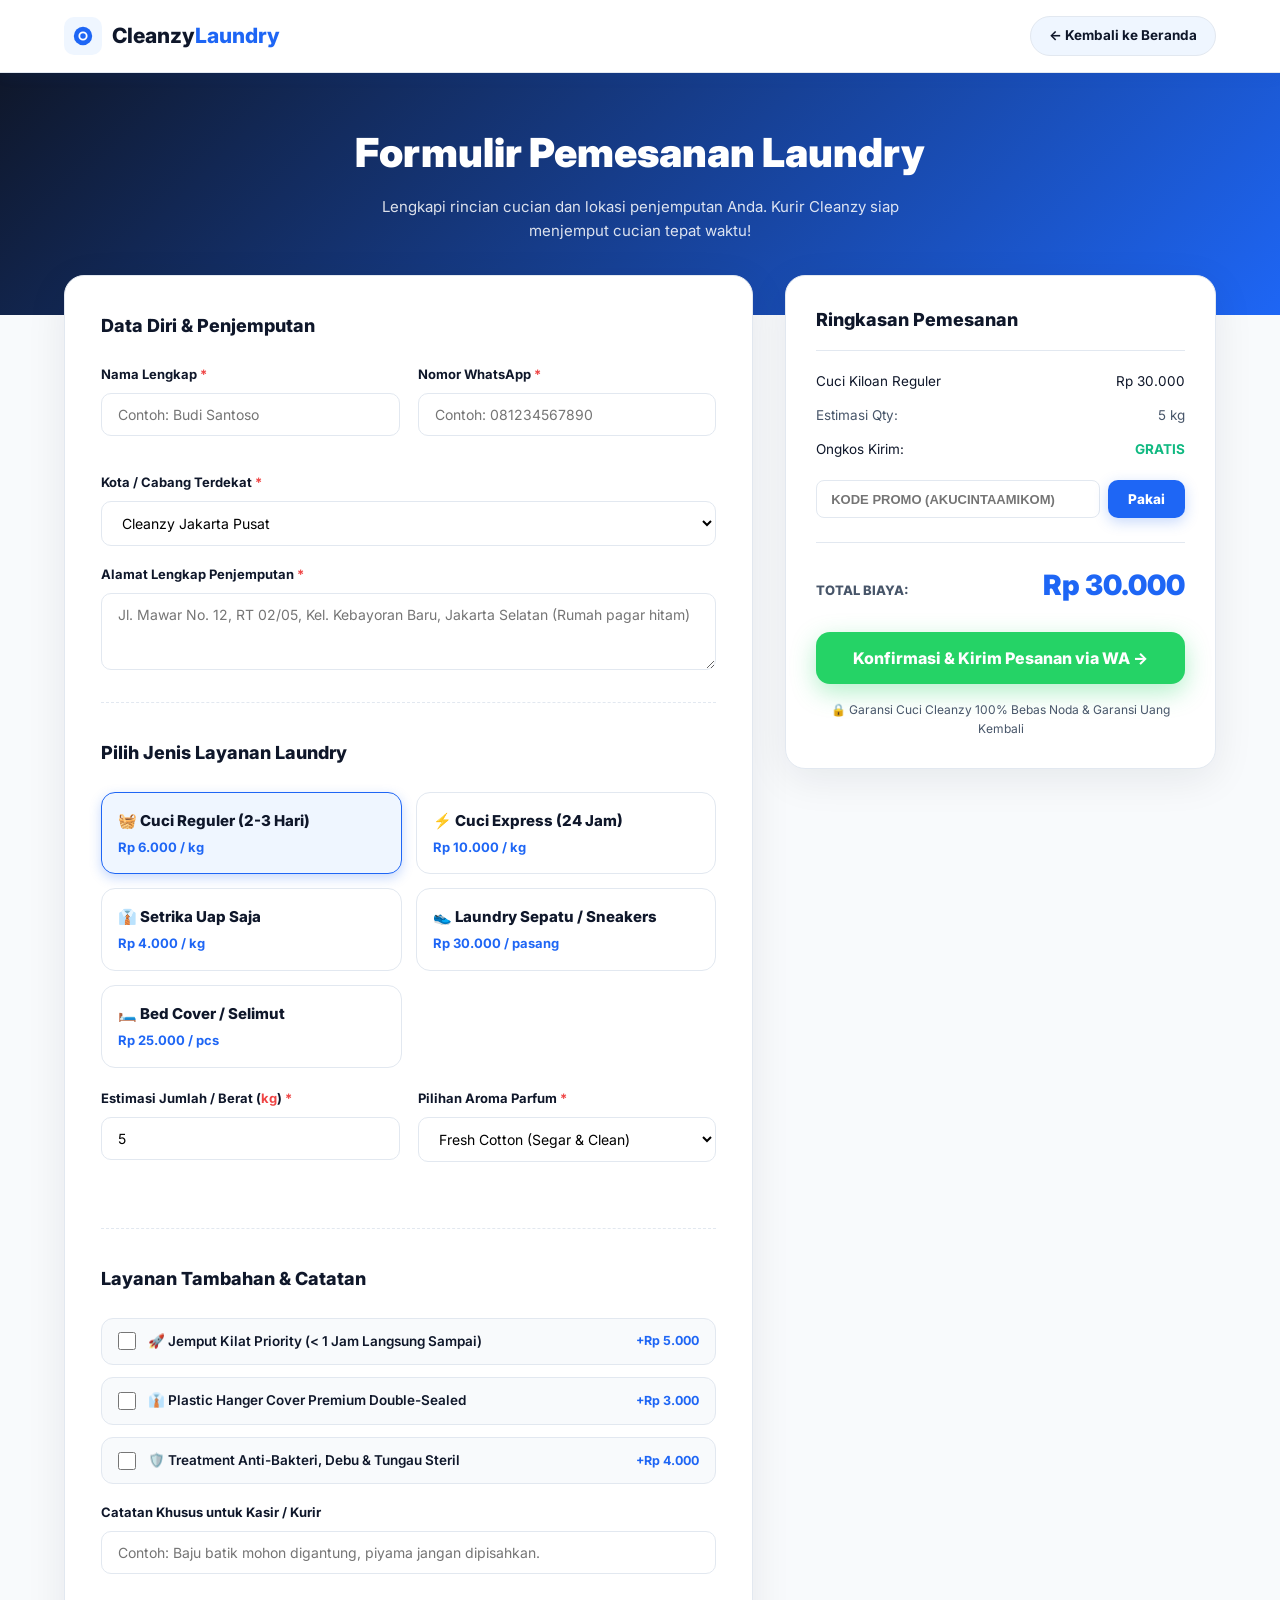
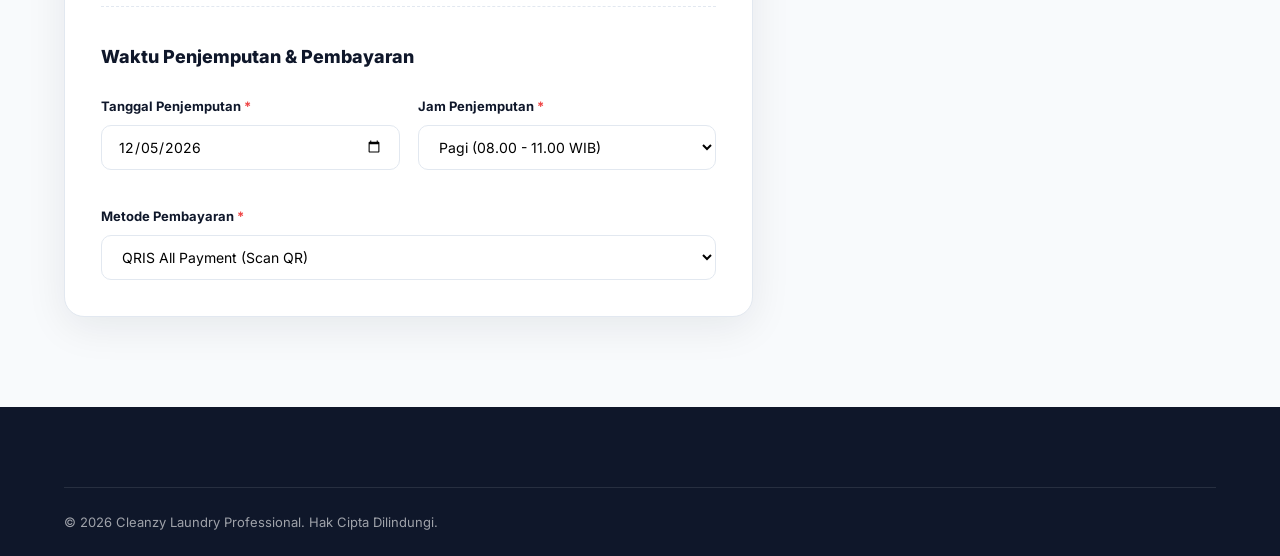
==== order.html @ 267817d1 "update readme" ====
<!DOCTYPE html>
<html lang="id">
<head>
    <meta charset="UTF-8">
    <meta name="viewport" content="width=device-width, initial-scale=1.0">
    <title>Form Pemesanan Laundry Detail - Cleanzy Laundry</title>
    <meta name="description" content="Formulir pemesanan laundry antar-jemput detail Cleanzy. Pilih layanan, jadwal penjemputan, dan preferensi cuci Anda.">
    <link rel="preconnect" href="https://fonts.googleapis.com">
    <link rel="preconnect" href="https://fonts.gstatic.com" crossorigin>
    <link href="https://fonts.googleapis.com/css2?family=Inter:wght@400;500;600;700;800;900&family=Roboto:wght@400;500;700;900&display=swap" rel="stylesheet">
    <link rel="stylesheet" href="style.css">
    <style>
        body {
            background-color: #F8FAFC;
        }
        .order-nav-bar {
            background: #ffffff;
            border-bottom: 1px solid var(--border-color);
            padding: 16px 0;
            position: sticky;
            top: 0;
            z-index: 100;
            box-shadow: var(--shadow-sm);
        }
        .order-nav-inner {
            display: flex;
            align-items: center;
            justify-content: space-between;
        }
        .back-link {
            display: inline-flex;
            align-items: center;
            gap: 8px;
            text-decoration: none;
            color: var(--primary-deep);
            background: var(--primary-light);
            padding: 8px 18px;
            border-radius: 50px;
            font-weight: 700;
            font-size: 13.5px;
            border: 1px solid var(--border-color);
            transition: var(--transition);
        }
        .back-link:hover {
            background: var(--primary);
            color: #ffffff;
            border-color: var(--primary);
            transform: translateX(-4px);
            box-shadow: 0 4px 14px var(--primary-glow);
        }

        .order-hero-banner {
            background: linear-gradient(135deg, #0F172A 0%, #1E66F5 100%);
            color: #ffffff;
            padding: 48px 0 72px;
            text-align: center;
        }
        .order-hero-banner h1 {
            font-family: var(--font-heading);
            font-size: clamp(28px, 4vw, 40px);
            font-weight: 900;
            margin-bottom: 10px;
        }
        .order-hero-banner p {
            font-size: 15px;
            opacity: 0.85;
            max-width: 580px;
            margin: 0 auto;
        }

        .order-content-layout {
            margin-top: -40px;
            padding-bottom: 90px;
        }
        .order-grid-container {
            display: grid;
            grid-template-columns: 1.6fr 1fr;
            gap: 32px;
            align-items: start;
        }

        .order-form-card {
            background: #ffffff;
            border-radius: 20px;
            padding: 36px;
            box-shadow: 0 10px 40px rgba(15, 23, 42, 0.08);
            border: 1.5px solid var(--border-color);
        }
        .form-step-section {
            margin-bottom: 36px;
            padding-bottom: 32px;
            border-bottom: 1px dashed var(--border-color);
        }
        .form-step-section:last-child {
            border-bottom: none;
            margin-bottom: 0;
            padding-bottom: 0;
        }

        .step-header {
            display: flex;
            align-items: center;
            gap: 14px;
            margin-bottom: 24px;
        }
        .step-number {
            width: 34px;
            height: 34px;
            border-radius: 50%;
            background: var(--primary);
            color: #ffffff;
            font-family: var(--font-heading);
            font-weight: 800;
            font-size: 15px;
            display: flex;
            align-items: center;
            justify-content: center;
            flex-shrink: 0;
        }
        .step-header h3 {
            font-family: var(--font-heading);
            font-size: 18px;
            font-weight: 800;
            color: var(--primary-deep);
        }

        .form-row-2 {
            display: grid;
            grid-template-columns: 1fr 1fr;
            gap: 18px;
            margin-bottom: 18px;
        }
        .form-group-field {
            display: flex;
            flex-direction: column;
            gap: 8px;
            margin-bottom: 18px;
        }
        .form-group-field:last-child {
            margin-bottom: 0;
        }
        .form-group-field label {
            font-size: 13px;
            font-weight: 700;
            color: var(--text-dark);
        }
        .form-group-field label span {
            color: #EF4444;
        }
        .form-input-ctrl {
            padding: 12px 16px;
            border-radius: 10px;
            border: 1.5px solid var(--border-color);
            font-family: var(--font-body);
            font-size: 14px;
            outline: none;
            transition: var(--transition);
            background: #ffffff;
        }
        .form-input-ctrl:focus {
            border-color: var(--primary);
            box-shadow: 0 0 0 4px var(--primary-light);
        }

        .order-service-grid {
            display: grid;
            grid-template-columns: repeat(2, 1fr);
            gap: 14px;
            margin-bottom: 20px;
        }
        .order-svc-option {
            border: 1.5px solid var(--border-color);
            border-radius: 14px;
            padding: 16px;
            cursor: pointer;
            transition: var(--transition);
            position: relative;
            background: #ffffff;
        }
        .order-svc-option:hover {
            border-color: var(--primary);
        }
        .order-svc-option.selected {
            border-color: var(--primary);
            background: var(--primary-light);
            box-shadow: 0 4px 12px var(--primary-glow);
        }
        .svc-opt-title {
            font-family: var(--font-heading);
            font-size: 15px;
            font-weight: 800;
            color: var(--primary-deep);
            margin-bottom: 4px;
        }
        .svc-opt-price {
            font-size: 13px;
            font-weight: 700;
            color: var(--primary);
        }

        .addons-list {
            display: flex;
            flex-direction: column;
            gap: 12px;
        }
        .addon-item-label {
            display: flex;
            align-items: center;
            justify-content: space-between;
            background: #F8FAFC;
            border: 1.5px solid var(--border-color);
            padding: 12px 16px;
            border-radius: 12px;
            cursor: pointer;
            transition: var(--transition);
        }
        .addon-item-label:hover {
            background: #EFF6FF;
            border-color: var(--primary);
        }
        .addon-left {
            display: flex;
            align-items: center;
            gap: 12px;
            font-size: 13.5px;
            font-weight: 600;
            color: var(--text-dark);
        }
        .addon-left input[type="checkbox"] {
            width: 18px;
            height: 18px;
            accent-color: var(--primary);
            cursor: pointer;
        }
        .addon-price {
            font-size: 12.5px;
            font-weight: 700;
            color: var(--primary);
        }

        .summary-sticky-card {
            background: #ffffff;
            border-radius: 20px;
            padding: 30px;
            box-shadow: 0 10px 40px rgba(15, 23, 42, 0.08);
            border: 1.5px solid var(--border-color);
            position: sticky;
            top: 100px;
        }
        .summary-title {
            font-family: var(--font-heading);
            font-size: 18px;
            font-weight: 800;
            color: var(--primary-deep);
            margin-bottom: 20px;
            padding-bottom: 16px;
            border-bottom: 1px solid var(--border-color);
        }

        .summary-items-list {
            display: flex;
            flex-direction: column;
            gap: 12px;
            margin-bottom: 20px;
        }
        .summary-item-row {
            display: flex;
            justify-content: space-between;
            align-items: center;
            font-size: 13.5px;
            color: var(--text-dark);
        }
        .summary-item-row.muted {
            color: var(--text-muted);
        }
        .summary-item-row.discount-row {
            color: #10B981;
            font-weight: 700;
        }

        .promo-input-group {
            display: flex;
            gap: 8px;
            margin-bottom: 24px;
        }
        .promo-input-group input {
            flex: 1;
            padding: 10px 14px;
            border-radius: 8px;
            border: 1.5px solid var(--border-color);
            font-size: 13px;
            font-weight: 700;
            text-transform: uppercase;
            outline: none;
        }
        .btn-apply-promo {
            background: var(--primary);
            color: #ffffff;
            border: none;
            padding: 11px 20px;
            border-radius: 10px;
            font-family: var(--font-heading);
            font-weight: 800;
            font-size: 13.5px;
            cursor: pointer;
            transition: var(--transition);
            box-shadow: 0 4px 14px var(--primary-glow);
        }
        .btn-apply-promo:hover {
            background: var(--primary-dark);
            transform: translateY(-2px);
            box-shadow: 0 6px 18px var(--primary-glow);
        }

        .summary-divider {
            height: 1px;
            background: var(--border-color);
            margin: 20px 0;
        }

        .total-pay-box {
            display: flex;
            justify-content: space-between;
            align-items: baseline;
            margin-bottom: 24px;
        }
        .total-pay-lbl {
            font-size: 13px;
            font-weight: 800;
            color: var(--text-muted);
            text-transform: uppercase;
        }
        .total-pay-amount {
            font-family: var(--font-heading);
            font-size: 28px;
            font-weight: 900;
            color: var(--primary);
        }

        .btn-submit-order-wa {
            display: flex;
            align-items: center;
            justify-content: center;
            gap: 10px;
            width: 100%;
            background: var(--accent-green);
            color: #ffffff;
            border: none;
            padding: 16px 24px;
            border-radius: 14px;
            font-family: var(--font-heading);
            font-size: 16px;
            font-weight: 800;
            text-align: center;
            cursor: pointer;
            text-decoration: none;
            box-shadow: 0 8px 24px rgba(37, 211, 102, 0.35);
            transition: var(--transition);
        }
        .btn-submit-order-wa:hover {
            background: #1FA954;
            transform: translateY(-3px);
            box-shadow: 0 12px 30px rgba(37, 211, 102, 0.45);
        }

        .guarantee-note {
            display: flex;
            align-items: center;
            gap: 8px;
            font-size: 12px;
            color: var(--text-muted);
            margin-top: 16px;
            text-align: center;
            justify-content: center;
        }

        @media (max-width: 992px) {
            .order-grid-container {
                grid-template-columns: 1fr;
            }
            .summary-sticky-card {
                position: static;
            }
        }
        @media (max-width: 576px) {
            .form-row-2, .order-service-grid {
                grid-template-columns: 1fr;
            }
            .order-form-card {
                padding: 24px;
            }
        }
    </style>
</head>
<body>

    <header class="order-nav-bar">
        <div class="container">
            <div class="order-nav-inner">
                <a href="index.html" class="logo">
                    <div class="logo-badge">
                        <svg width="22" height="22" viewBox="0 0 24 24" fill="none" xmlns="http://www.w3.org/2000/svg">
                            <circle cx="12" cy="12" r="10" fill="#1E66F5"/>
                            <path d="M8 12C8 9.79086 9.79086 8 12 8C14.2091 8 16 9.79086 16 12C16 14.2091 14.2091 16 12 16C9.79086 16 8 14.2091 8 12Z" stroke="white" stroke-width="2"/>
                        </svg>
                    </div>
                    <span class="logo-title">Cleanzy<span class="logo-highlight">Laundry</span></span>
                </a>
                <a href="index.html" class="back-link">
                    <span>← Kembali ke Beranda</span>
                </a>
            </div>
        </div>
    </header>

    <div class="order-hero-banner">
        <div class="container">
            <h1>Formulir Pemesanan Laundry</h1>
            <p>Lengkapi rincian cucian dan lokasi penjemputan Anda. Kurir Cleanzy siap menjemput cucian tepat waktu!</p>
        </div>
    </div>

    <main class="order-content-layout">
        <div class="container">
            <div class="order-grid-container">

                <div class="order-form-card">
                    <form id="orderDetailForm" onsubmit="event.preventDefault(); submitOrderToWA();">
                        
                        <div class="form-step-section">
                            <div class="step-header">
                                <div class="step-number">1</div>
                                <h3>Data Diri & Penjemputan</h3>
                            </div>

                            <div class="form-row-2">
                                <div class="form-group-field">
                                    <label for="custName">Nama Lengkap <span>*</span></label>
                                    <input type="text" id="custName" class="form-input-ctrl" placeholder="Contoh: Budi Santoso" required oninput="calculateOrderTotal()">
                                </div>
                                <div class="form-group-field">
                                    <label for="custPhone">Nomor WhatsApp <span>*</span></label>
                                    <input type="tel" id="custPhone" class="form-input-ctrl" placeholder="Contoh: 081234567890" required oninput="calculateOrderTotal()">
                                </div>
                            </div>

                            <div class="form-group-field">
                                <label for="custCity">Kota / Cabang Terdekat <span>*</span></label>
                                <select id="custCity" class="form-input-ctrl" required onchange="calculateOrderTotal()">
                                    <option value="Jakarta Pusat">Cleanzy Jakarta Pusat</option>
                                    <option value="Jakarta Selatan">Cleanzy Jakarta Selatan</option>
                                    <option value="Bandung">Cleanzy Bandung Branch</option>
                                    <option value="Surabaya">Cleanzy Surabaya Branch</option>
                                    <option value="Medan">Cleanzy Medan Branch</option>
                                </select>
                            </div>

                            <div class="form-group-field">
                                <label for="custAddress">Alamat Lengkap Penjemputan <span>*</span></label>
                                <textarea id="custAddress" class="form-input-ctrl" rows="3" placeholder="Jl. Mawar No. 12, RT 02/05, Kel. Kebayoran Baru, Jakarta Selatan (Rumah pagar hitam)" required oninput="calculateOrderTotal()"></textarea>
                            </div>
                        </div>

                        <div class="form-step-section">
                            <div class="step-header">
                                <div class="step-number">2</div>
                                <h3>Pilih Jenis Layanan Laundry</h3>
                            </div>

                            <div class="order-service-grid">
                                <div class="order-svc-option selected" id="svcOptReguler" onclick="selectOrderSvc('Cuci Kiloan Reguler', 6000, 'kg', this)">
                                    <div class="svc-opt-title">🧺 Cuci Reguler (2-3 Hari)</div>
                                    <div class="svc-opt-price">Rp 6.000 / kg</div>
                                </div>
                                <div class="order-svc-option" id="svcOptKilat" onclick="selectOrderSvc('Cuci Express 24H', 10000, 'kg', this)">
                                    <div class="svc-opt-title">⚡ Cuci Express (24 Jam)</div>
                                    <div class="svc-opt-price">Rp 10.000 / kg</div>
                                </div>
                                <div class="order-svc-option" id="svcOptSetrika" onclick="selectOrderSvc('Setrika Uap Saja', 4000, 'kg', this)">
                                    <div class="svc-opt-title">👔 Setrika Uap Saja</div>
                                    <div class="svc-opt-price">Rp 4.000 / kg</div>
                                </div>
                                <div class="order-svc-option" id="svcOptSepatu" onclick="selectOrderSvc('Laundry Sepatu', 30000, 'pasang', this)">
                                    <div class="svc-opt-title">👟 Laundry Sepatu / Sneakers</div>
                                    <div class="svc-opt-price">Rp 30.000 / pasang</div>
                                </div>
                                <div class="order-svc-option" id="svcOptBedcover" onclick="selectOrderSvc('Bed Cover & Selimut', 25000, 'pcs', this)">
                                    <div class="svc-opt-title">🛏️ Bed Cover / Selimut</div>
                                    <div class="svc-opt-price">Rp 25.000 / pcs</div>
                                </div>
                            </div>

                            <div class="form-row-2">
                                <div class="form-group-field">
                                    <label for="orderQty">Estimasi Jumlah / Berat (<span id="unitLabel">kg</span>) <span>*</span></label>
                                    <input type="number" id="orderQty" class="form-input-ctrl" value="5" min="1" max="100" required oninput="calculateOrderTotal()">
                                </div>
                                <div class="form-group-field">
                                    <label for="perfumeSelect">Pilihan Aroma Parfum <span>*</span></label>
                                    <select id="perfumeSelect" class="form-input-ctrl">
                                        <option value="Fresh Cotton (Segar Harian)">Fresh Cotton (Segar & Clean)</option>
                                        <option value="Lavender Relaxing">Lavender Relaxing (Lembut)</option>
                                        <option value="Exotic Blue (Mewah)">Exotic Blue (Mewah Elegant)</option>
                                        <option value="Snappy Sweet">Snappy Sweet (Manis Harum)</option>
                                        <option value="Non-Parfum (Sensitif/Bayi)">Non-Parfum (Bebas Alergi)</option>
                                    </select>
                                </div>
                            </div>
                        </div>

                        <div class="form-step-section">
                            <div class="step-header">
                                <div class="step-number">3</div>
                                <h3>Layanan Tambahan & Catatan</h3>
                            </div>

                            <div class="addons-list">
                                <label class="addon-item-label">
                                    <div class="addon-left">
                                        <input type="checkbox" id="addonPickup" value="5000" onchange="calculateOrderTotal()">
                                        <span>🚀 Jemput Kilat Priority (&lt; 1 Jam Langsung Sampai)</span>
                                    </div>
                                    <span class="addon-price">+Rp 5.000</span>
                                </label>
                                <label class="addon-item-label">
                                    <div class="addon-left">
                                        <input type="checkbox" id="addonHanger" value="3000" onchange="calculateOrderTotal()">
                                        <span>👔 Plastic Hanger Cover Premium Double-Sealed</span>
                                    </div>
                                    <span class="addon-price">+Rp 3.000</span>
                                </label>
                                <label class="addon-item-label">
                                    <div class="addon-left">
                                        <input type="checkbox" id="addonAntiBakteri" value="4000" onchange="calculateOrderTotal()">
                                        <span>🛡️ Treatment Anti-Bakteri, Debu & Tungau Steril</span>
                                    </div>
                                    <span class="addon-price">+Rp 4.000</span>
                                </label>
                            </div>

                            <div class="form-group-field" style="margin-top: 18px;">
                                <label for="orderNotes">Catatan Khusus untuk Kasir / Kurir</label>
                                <input type="text" id="orderNotes" class="form-input-ctrl" placeholder="Contoh: Baju batik mohon digantung, piyama jangan dipisahkan.">
                            </div>
                        </div>

                        <div class="form-step-section">
                            <div class="step-header">
                                <div class="step-number">4</div>
                                <h3>Waktu Penjemputan & Pembayaran</h3>
                            </div>

                            <div class="form-row-2">
                                <div class="form-group-field">
                                    <label for="pickupDate">Tanggal Penjemputan <span>*</span></label>
                                    <input type="date" id="pickupDate" class="form-input-ctrl" required>
                                </div>
                                <div class="form-group-field">
                                    <label for="pickupTime">Jam Penjemputan <span>*</span></label>
                                    <select id="pickupTime" class="form-input-ctrl" required>
                                        <option value="Pagi (08.00 - 11.00)">Pagi (08.00 - 11.00 WIB)</option>
                                        <option value="Siang (11.00 - 15.00)">Siang (11.00 - 15.00 WIB)</option>
                                        <option value="Sore/Malam (15.00 - 19.00)">Sore/Malam (15.00 - 19.00 WIB)</option>
                                    </select>
                                </div>
                            </div>

                            <div class="form-group-field">
                                <label for="paymentMethod">Metode Pembayaran <span>*</span></label>
                                <select id="paymentMethod" class="form-input-ctrl" required>
                                    <option value="QRIS All Payment (Gopay/ShopeePay/OVO/DANA)">QRIS All Payment (Scan QR)</option>
                                    <option value="Transfer Bank BCA / Mandiri / BRI">Transfer Bank (BCA / Mandiri / BRI)</option>
                                    <option value="COD - Bayar Saat Cucian Diantar Kembali">COD (Bayar Tunai saat Diantar)</option>
                                </select>
                            </div>
                        </div>

                    </form>
                </div>

                <div class="summary-sticky-card">
                    <h3 class="summary-title">Ringkasan Pemesanan</h3>

                    <div class="summary-items-list">
                        <div class="summary-item-row">
                            <span id="sumSvcName">Cuci Kiloan Reguler</span>
                            <span id="sumSvcPrice">Rp 30.000</span>
                        </div>
                        <div class="summary-item-row muted">
                            <span>Estimasi Qty:</span>
                            <span id="sumQtyText">5 kg</span>
                        </div>
                        <div class="summary-item-row muted" id="rowAddons" style="display: none;">
                            <span>Layanan Tambahan:</span>
                            <span id="sumAddonsPrice">Rp 0</span>
                        </div>
                        <div class="summary-item-row discount-row" id="rowDiscount" style="display: none;">
                            <span>Diskon Voucher (20%):</span>
                            <span id="sumDiscountVal">-Rp 0</span>
                        </div>
                        <div class="summary-item-row">
                            <span>Ongkos Kirim:</span>
                            <span style="color: #10B981; font-weight: 700;">GRATIS</span>
                        </div>
                    </div>

                    <div class="promo-input-group">
                        <input type="text" id="promoCodeInput" placeholder="Kode Promo (AKUCINTAAMIKOM)">
                        <button type="button" class="btn-apply-promo" onclick="applyPromoCode()">Pakai</button>
                    </div>

                    <div class="summary-divider"></div>

                    <div class="total-pay-box">
                        <span class="total-pay-lbl">Total Biaya:</span>
                        <span class="total-pay-amount" id="grandTotalDisplay">Rp 30.000</span>
                    </div>

                    <button type="button" class="btn-submit-order-wa" onclick="submitOrderToWA()">
                        Konfirmasi & Kirim Pesanan via WA →
                    </button>

                    <div class="guarantee-note">
                        <span>🔒 Garansi Cuci Cleanzy 100% Bebas Noda & Garansi Uang Kembali</span>
                    </div>
                </div>

            </div>
        </div>
    </main>

    <footer>
        <div class="container">
            <div class="footer-bottom-inner" style="padding: 24px 0; border-top: 1px solid rgba(255,255,255,0.1); color: rgba(255,255,255,0.6); font-size: 13px;">
                <p>&copy; 2026 Cleanzy Laundry Professional. Hak Cipta Dilindungi.</p>
            </div>
        </div>
    </footer>

    <script>
        let selectedSvcName = 'Cuci Kiloan Reguler';
        let selectedSvcPrice = 6000;
        let selectedUnit = 'kg';
        let discountPercent = 0;

        document.addEventListener('DOMContentLoaded', () => {
            const today = new Date().toISOString().split('T')[0];
            document.getElementById('pickupDate').value = today;
            calculateOrderTotal();
        });

        function selectOrderSvc(name, price, unit, element) {
            document.querySelectorAll('.order-svc-option').forEach(el => el.classList.remove('selected'));
            element.classList.add('selected');
            selectedSvcName = name;
            selectedSvcPrice = price;
            selectedUnit = unit;
            document.getElementById('unitLabel').innerText = unit;
            calculateOrderTotal();
        }

        function applyPromoCode() {
            const code = document.getElementById('promoCodeInput').value.trim().toUpperCase();
            if (code === 'AKUCINTAAMIKOM') {
                discountPercent = 0.20;
                alert('🎉 Selamat! Kode Promo AKUCINTAAMIKOM berhasil dipasang. Anda mendapatkan diskon 20%!');
            } else if (code === '') {
                discountPercent = 0;
            } else {
                alert('⚠️ Kode promo tidak valid atau telah kadaluarsa.');
                discountPercent = 0;
            }
            calculateOrderTotal();
        }

        function calculateOrderTotal() {
            const qty = parseFloat(document.getElementById('orderQty').value) || 1;
            const baseSubtotal = selectedSvcPrice * qty;

            let addonsTotal = 0;
            if (document.getElementById('addonPickup').checked) addonsTotal += 5000;
            if (document.getElementById('addonHanger').checked) addonsTotal += 3000;
            if (document.getElementById('addonAntiBakteri').checked) addonsTotal += 4000;

            const subtotalBeforeDiscount = baseSubtotal + addonsTotal;
            const discountAmount = subtotalBeforeDiscount * discountPercent;
            const grandTotal = subtotalBeforeDiscount - discountAmount;

            document.getElementById('sumSvcName').innerText = selectedSvcName;
            document.getElementById('sumSvcPrice').innerText = 'Rp ' + baseSubtotal.toLocaleString('id-ID');
            document.getElementById('sumQtyText').innerText = `${qty} ${selectedUnit}`;

            if (addonsTotal > 0) {
                document.getElementById('rowAddons').style.display = 'flex';
                document.getElementById('sumAddonsPrice').innerText = 'Rp ' + addonsTotal.toLocaleString('id-ID');
            } else {
                document.getElementById('rowAddons').style.display = 'none';
            }

            if (discountPercent > 0) {
                document.getElementById('rowDiscount').style.display = 'flex';
                document.getElementById('sumDiscountVal').innerText = '-Rp ' + discountAmount.toLocaleString('id-ID');
            } else {
                document.getElementById('rowDiscount').style.display = 'none';
            }

            document.getElementById('grandTotalDisplay').innerText = 'Rp ' + grandTotal.toLocaleString('id-ID');
        }

        function submitOrderToWA() {
            const name = document.getElementById('custName').value.trim();
            const phone = document.getElementById('custPhone').value.trim();
            const city = document.getElementById('custCity').value;
            const address = document.getElementById('custAddress').value.trim();
            const qty = document.getElementById('orderQty').value || 1;
            const perfume = document.getElementById('perfumeSelect').value;
            const notes = document.getElementById('orderNotes').value.trim() || 'Tidak ada';
            const pickupDate = document.getElementById('pickupDate').value;
            const pickupTime = document.getElementById('pickupTime').value;
            const payment = document.getElementById('paymentMethod').value;
            const grandTotal = document.getElementById('grandTotalDisplay').innerText;

            if (!name || !phone || !address) {
                alert('Harap lengkapi Nama, Nomor WhatsApp, dan Alamat Penjemputan Anda.');
                return;
            }

            let addonsListText = [];
            if (document.getElementById('addonPickup').checked) addonsListText.push('Jemput Priority (<1 Jam)');
            if (document.getElementById('addonHanger').checked) addonsListText.push('Hanger Plastic Cover');
            if (document.getElementById('addonAntiBakteri').checked) addonsListText.push('Treatment Anti-Bakteri');
            const addonsString = addonsListText.length > 0 ? addonsListText.join(', ') : 'Tidak ada';

            const messageText = 
`🧺 *PESANAN LAUNDRY CLEANZY BARU* 🧺

👤 *DATA PELANGGAN:*
• Nama: ${name}
• No. WA: ${phone}
• Cabang/Kota: ${city}
• Alamat Jemput: ${address}

📦 *RINCIAN LAYANAN:*
• Layanan: ${selectedSvcName}
• Jumlah: ${qty} ${selectedUnit}
• Aromaterapi: ${perfume}
• Addons: ${addonsString}
• Catatan Khusus: ${notes}

📅 *JADWAL PENJEMPUTAN:*
• Tanggal: ${pickupDate}
• Waktu: ${pickupTime}

💳 *PEMBAYARAN & TOTAL:*
• Metode Bayar: ${payment}
• *ESTIMASI TOTAL: ${grandTotal}*

Mohon segera diproses dan konfirmasi penjemputannya ya admin Cleanzy! Terimakasih.`;

            const encodedMsg = encodeURIComponent(messageText);
            window.open(`https://wa.me/6281225212941?text=${encodedMsg}`, '_blank');
        }
    </script>
</body>
</html>
---- style.css ----
/* ========================================================
   Cleanzy Express - Modern Blue Theme
   ======================================================== */

:root {
    --primary: #1E66F5;
    --primary-dark: #114BCE;
    --primary-deep: #0F172A;
    --primary-light: #EFF6FF;
    --primary-glow: rgba(30, 102, 245, 0.25);
    
    --accent-green: #25D366;
    --accent-orange: #FF7D45;
    --accent-yellow: #FFB800;
    
    --bg-main: #F8FAFC;
    --bg-white: #FFFFFF;
    --bg-card: #FFFFFF;
    
    --text-dark: #0F172A;
    --text-muted: #475569;
    --text-light: #94A3B8;
    
    --border-color: #E2E8F0;
    --shadow-sm: 0 4px 14px rgba(30, 102, 245, 0.06);
    --shadow-md: 0 10px 30px rgba(30, 102, 245, 0.12);
    --shadow-lg: 0 20px 50px rgba(15, 23, 42, 0.14);
    
    --radius-sm: 8px;
    --radius-md: 16px;
    --radius-lg: 24px;
    --radius-pill: 50px;
    
    --font-heading: 'Inter', 'Helvetica Neue', Helvetica, 'Roboto', sans-serif;
    --font-body: 'Inter', 'Roboto', 'Helvetica Neue', Helvetica, sans-serif;
    --transition: 0.3s cubic-bezier(0.4, 0, 0.2, 1);
}

/* Reset & Global */
*, *::before, *::after {
    margin: 0;
    padding: 0;
    box-sizing: border-box;
}

html {
    scroll-behavior: smooth;
}

body {
    font-family: var(--font-body);
    background-color: var(--bg-main);
    color: var(--text-dark);
    line-height: 1.6;
    overflow-x: hidden;
}

.container {
    width: 90%;
    max-width: 1200px;
    margin: 0 auto;
}

/* Typography Helpers */
.text-center { text-align: center; }
.text-teal { color: var(--primary) !important; }
.text-white { color: #ffffff !important; }
.text-orange { color: var(--accent-orange) !important; }
.font-bold { font-weight: 700; }

.section-header {
    margin-bottom: 50px;
}

.section-tag {
    display: inline-block;
    background: var(--primary-light);
    color: var(--primary-dark);
    font-size: 13px;
    font-weight: 700;
    text-transform: uppercase;
    letter-spacing: 1.5px;
    padding: 6px 16px;
    border-radius: var(--radius-pill);
    margin-bottom: 12px;
    border: 1px solid rgba(0, 180, 182, 0.2);
}

.section-heading {
    font-family: var(--font-heading);
    font-size: clamp(28px, 4vw, 42px);
    font-weight: 800;
    color: var(--primary-deep);
    line-height: 1.25;
    letter-spacing: -0.5px;
}

.section-sub {
    font-size: 16px;
    color: var(--text-muted);
    max-width: 620px;
    margin: 12px auto 0;
}

/* Animations */
.reveal {
    opacity: 0;
    transform: translateY(30px);
    transition: opacity 0.7s var(--transition), transform 0.7s var(--transition);
}
.reveal.visible {
    opacity: 1;
    transform: translateY(0);
}
.delay-1 { transition-delay: 0.12s; }
.delay-2 { transition-delay: 0.24s; }
.delay-3 { transition-delay: 0.36s; }
.delay-4 { transition-delay: 0.48s; }

/* ================= Top Bar ================= */
.top-bar {
    background: var(--primary-deep);
    color: #ffffff;
    font-size: 13px;
    padding: 9px 0;
    text-align: center;
}
.top-bar-inner {
    display: flex;
    justify-content: center;
    align-items: center;
    gap: 16px;
    flex-wrap: wrap;
}
.top-link {
    color: var(--primary);
    text-decoration: none;
    font-weight: 700;
    transition: var(--transition);
}
.top-link:hover {
    color: #ffffff;
}

/* ================= Header ================= */
header {
    position: sticky;
    top: 0;
    z-index: 100;
    background: rgba(255, 255, 255, 0.92);
    backdrop-filter: blur(16px);
    border-bottom: 1px solid var(--border-color);
    transition: var(--transition);
}
header.scrolled {
    box-shadow: var(--shadow-md);
    background: rgba(255, 255, 255, 0.98);
}
.header-inner {
    display: flex;
    align-items: center;
    justify-content: space-between;
    padding: 14px 0;
}

.logo {
    display: flex;
    align-items: center;
    gap: 10px;
    text-decoration: none;
}
.logo-badge {
    width: 38px;
    height: 38px;
    background: var(--primary-light);
    border-radius: 10px;
    display: flex;
    align-items: center;
    justify-content: center;
}
.logo-title {
    font-family: var(--font-heading);
    font-size: 21px;
    font-weight: 800;
    color: var(--primary-deep);
    line-height: 1;
}
.logo-highlight {
    color: var(--primary);
}

.desktop-nav ul {
    display: flex;
    list-style: none;
    gap: 4px;
}
.desktop-nav a {
    text-decoration: none;
    color: var(--text-muted);
    font-weight: 600;
    font-size: 14px;
    padding: 8px 16px;
    border-radius: var(--radius-pill);
    transition: var(--transition);
}
.desktop-nav a:hover {
    color: var(--primary);
    background: var(--primary-light);
}

.header-actions {
    display: flex;
    align-items: center;
    gap: 12px;
}
.btn-secondary-sm {
    text-decoration: none;
    color: var(--primary-dark);
    background: var(--primary-light);
    padding: 8px 18px;
    border-radius: var(--radius-pill);
    font-weight: 700;
    font-size: 14px;
    border: 1px solid var(--border-color);
    transition: var(--transition);
}
.btn-secondary-sm:hover {
    background: var(--primary);
    color: #ffffff;
}
.btn-primary-sm {
    display: inline-flex;
    align-items: center;
    gap: 6px;
    text-decoration: none;
    color: #ffffff;
    background: var(--primary);
    padding: 9px 20px;
    border-radius: var(--radius-pill);
    font-weight: 700;
    font-size: 14px;
    box-shadow: 0 4px 14px var(--primary-glow);
    transition: var(--transition);
}
.btn-primary-sm:hover {
    background: var(--primary-dark);
    transform: translateY(-2px);
    box-shadow: 0 8px 20px var(--primary-glow);
}

.btn-primary, .btn-primary-pill {
    display: inline-flex;
    align-items: center;
    justify-content: center;
    gap: 10px;
    background: #1E66F5;
    color: #ffffff !important;
    text-decoration: none !important;
    font-family: var(--font-heading);
    font-weight: 800;
    font-size: 15px;
    padding: 14px 32px;
    border-radius: 50px;
    box-shadow: 0 6px 20px rgba(30, 102, 245, 0.3);
    transition: var(--transition);
    border: none;
    cursor: pointer;
    line-height: 1;
}
.btn-primary:hover, .btn-primary-pill:hover {
    background: #114BCE;
    color: #ffffff !important;
    transform: translateY(-2px);
    box-shadow: 0 10px 28px rgba(30, 102, 245, 0.45);
    text-decoration: none !important;
}

/* Mobile Nav Toggle */
.hamburger {
    display: none;
    flex-direction: column;
    gap: 5px;
    background: none;
    border: none;
    cursor: pointer;
}
.hamburger span {
    width: 24px;
    height: 2px;
    background: var(--primary-deep);
    border-radius: 2px;
    transition: var(--transition);
}
.mobile-nav {
    display: none;
    background: #ffffff;
    border-bottom: 1px solid var(--border-color);
    padding: 0;
    max-height: 0;
    overflow: hidden;
    transition: max-height 0.4s ease, padding 0.3s;
}
.mobile-nav.open {
    max-height: 400px;
    padding: 16px 0;
}
.mobile-nav ul {
    list-style: none;
    display: flex;
    flex-direction: column;
}
.mobile-nav a {
    display: block;
    padding: 12px 24px;
    text-decoration: none;
    color: var(--text-dark);
    font-weight: 600;
}
.btn-mob-wa {
    background: #1E66F5 !important;
    color: #ffffff !important;
    text-align: center;
    border-radius: var(--radius-pill);
    margin: 14px 24px 8px;
    padding: 12px 20px !important;
    font-weight: 800 !important;
    box-shadow: 0 4px 14px rgba(30, 102, 245, 0.35);
}

/* ================= Hero Section ================= */
.hero {
    position: relative;
    padding: 60px 0 80px;
    background: linear-gradient(180deg, #EFF6FF 0%, #F8FAFC 100%);
    overflow: hidden;
}
.hero-bg-pattern {
    position: absolute;
    top: 0;
    left: 0;
    right: 0;
    bottom: 0;
    background-image: radial-gradient(var(--primary-glow) 1px, transparent 1px);
    background-size: 28px 28px;
    opacity: 0.5;
    pointer-events: none;
}
.hero-grid {
    position: relative;
    z-index: 2;
    display: grid;
    grid-template-columns: 1.15fr 0.85fr;
    gap: 40px;
    align-items: center;
}

.hero-badge {
    display: inline-flex;
    align-items: center;
    gap: 8px;
    background: #ffffff;
    padding: 6px 16px;
    border-radius: var(--radius-pill);
    font-size: 13px;
    font-weight: 700;
    color: var(--primary-dark);
    box-shadow: var(--shadow-sm);
    border: 1px solid var(--border-color);
    margin-bottom: 20px;
}

.hero-title {
    font-family: var(--font-heading);
    font-size: clamp(38px, 5vw, 64px);
    font-weight: 900;
    color: var(--primary-deep);
    line-height: 1.1;
    margin-bottom: 18px;
}

.hero-desc {
    font-size: 17px;
    color: var(--text-muted);
    max-width: 540px;
    margin-bottom: 28px;
    line-height: 1.65;
}

/* Resi Card Widget in Hero */
.resi-card {
    background: #ffffff;
    border-radius: var(--radius-md);
    padding: 20px;
    box-shadow: var(--shadow-md);
    border: 1px solid var(--border-color);
    margin-bottom: 30px;
    max-width: 560px;
}
.resi-card-header {
    display: flex;
    align-items: center;
    gap: 8px;
    font-size: 14px;
    font-weight: 700;
    color: var(--primary-dark);
    margin-bottom: 12px;
}
.resi-form {
    display: flex;
    gap: 10px;
}
.resi-form input {
    flex: 1;
    padding: 12px 18px;
    border-radius: var(--radius-pill);
    border: 1.5px solid var(--border-color);
    font-family: var(--font-body);
    font-size: 14px;
    outline: none;
    transition: var(--transition);
}
.resi-form input:focus {
    border-color: var(--primary);
    box-shadow: 0 0 0 3px var(--primary-glow);
}
.btn-resi {
    background: var(--primary-deep);
    color: #ffffff;
    border: none;
    padding: 12px 24px;
    border-radius: var(--radius-pill);
    font-weight: 700;
    font-size: 14px;
    cursor: pointer;
    transition: var(--transition);
    white-space: nowrap;
}
.btn-resi:hover {
    background: var(--primary);
}
.resi-result {
    margin-top: 14px;
    padding: 12px 16px;
    background: var(--primary-light);
    border-radius: var(--radius-sm);
    font-size: 13px;
    border-left: 4px solid var(--primary);
}
.status-badge {
    display: inline-block;
    background: var(--primary);
    color: #ffffff;
    font-size: 11px;
    font-weight: 800;
    padding: 2px 8px;
    border-radius: 4px;
    margin-bottom: 6px;
}

/* Action Buttons */
.hero-actions {
    display: flex;
    align-items: center;
    gap: 16px;
    flex-wrap: wrap;
    margin-bottom: 36px;
}
.btn-whatsapp {
    display: inline-flex;
    align-items: center;
    gap: 10px;
    background: var(--accent-green);
    color: #ffffff;
    text-decoration: none;
    padding: 14px 28px;
    border-radius: var(--radius-pill);
    font-weight: 800;
    font-size: 16px;
    box-shadow: 0 8px 24px rgba(37, 211, 102, 0.35);
    transition: var(--transition);
}
.btn-whatsapp:hover {
    transform: translateY(-3px);
    box-shadow: 0 12px 30px rgba(37, 211, 102, 0.45);
    background: #20bd5a;
}
.btn-outline {
    display: inline-flex;
    align-items: center;
    color: var(--primary-deep);
    text-decoration: none;
    padding: 14px 24px;
    border-radius: var(--radius-pill);
    font-weight: 700;
    font-size: 15px;
    border: 2px solid var(--border-color);
    background: #ffffff;
    transition: var(--transition);
}
.btn-outline:hover {
    border-color: var(--primary);
    color: var(--primary);
    transform: translateY(-2px);
}

/* Hero Stats Bar */
.hero-stats {
    display: flex;
    align-items: center;
    gap: 20px;
    background: #ffffff;
    padding: 16px 24px;
    border-radius: var(--radius-md);
    box-shadow: var(--shadow-sm);
    width: fit-content;
    border: 1px solid var(--border-color);
}
.stat-item {
    text-align: center;
}
.stat-num {
    display: block;
    font-family: var(--font-heading);
    font-size: 22px;
    font-weight: 900;
    color: var(--primary);
    line-height: 1;
}
.stat-lbl {
    font-size: 12px;
    font-weight: 600;
    color: var(--text-muted);
}
.stat-divider {
    width: 1px;
    height: 30px;
    background: var(--border-color);
}

/* Hero Graphic Illustration */
.hero-graphic {
    position: relative;
    display: flex;
    justify-content: center;
}
.illustration-wrap {
    position: relative;
    width: 100%;
    max-width: 440px;
}
.circle-bg {
    position: absolute;
    top: 50%;
    left: 50%;
    transform: translate(-50%, -50%);
    width: 380px;
    height: 380px;
    background: radial-gradient(circle, var(--primary-glow) 0%, transparent 70%);
    border-radius: 50%;
    z-index: 0;
}
.hero-img {
    position: relative;
    z-index: 1;
    width: 100%;
    height: 440px;
    object-fit: cover;
    border-radius: 30px;
    box-shadow: var(--shadow-lg);
    border: 6px solid #ffffff;
}

/* Floating Badges */
.float-badge {
    position: absolute;
    z-index: 2;
    background: #ffffff;
    padding: 12px 18px;
    border-radius: var(--radius-md);
    box-shadow: var(--shadow-md);
    display: flex;
    align-items: center;
    gap: 12px;
    border: 1px solid var(--border-color);
    animation: floatAnim 4s ease-in-out infinite;
}
.badge-top {
    top: 30px;
    left: -20px;
}
.badge-bottom {
    bottom: 30px;
    right: -20px;
    animation-delay: 2s;
}
@keyframes floatAnim {
    0%, 100% { transform: translateY(0); }
    50% { transform: translateY(-10px); }
}
.badge-icon-bg {
    width: 40px;
    height: 40px;
    background: var(--primary-light);
    border-radius: 50%;
    display: flex;
    align-items: center;
    justify-content: center;
    font-size: 20px;
}
.float-badge strong {
    display: block;
    font-size: 13px;
    color: var(--primary-deep);
}
.float-badge p {
    font-size: 11px;
    color: var(--text-muted);
}

/* ================= Steps / Cara Kerja ================= */
.how-works {
    padding: 80px 0;
    background: #ffffff;
}
.steps-grid {
    display: flex;
    align-items: center;
    justify-content: center;
    gap: 20px;
}
.step-card {
    flex: 1;
    max-width: 320px;
    background: var(--bg-main);
    border-radius: var(--radius-md);
    padding: 32px 24px;
    text-align: center;
    border: 1.5px solid var(--border-color);
    transition: var(--transition);
}
.step-card:hover {
    transform: translateY(-6px);
    box-shadow: var(--shadow-md);
    border-color: var(--primary);
}
.step-icon-box {
    position: relative;
    width: 70px;
    height: 70px;
    background: #ffffff;
    border-radius: 50%;
    margin: 0 auto 20px;
    display: flex;
    align-items: center;
    justify-content: center;
    box-shadow: var(--shadow-sm);
}
.step-number {
    position: absolute;
    top: -6px;
    right: -6px;
    background: var(--primary);
    color: #ffffff;
    font-size: 11px;
    font-weight: 900;
    width: 24px;
    height: 24px;
    border-radius: 50%;
    display: flex;
    align-items: center;
    justify-content: center;
}
.step-card h3 {
    font-family: var(--font-heading);
    font-size: 18px;
    font-weight: 700;
    color: var(--primary-deep);
    margin-bottom: 10px;
}
.step-card p {
    font-size: 14px;
    color: var(--text-muted);
}
.step-arrow-line {
    font-size: 28px;
    color: var(--primary);
    opacity: 0.5;
}

.services-section {
    padding: 90px 0;
    background-color: #F8FAFC;
    background-image: radial-gradient(#CBD5E1 1px, transparent 1px);
    background-size: 24px 24px;
    position: relative;
    overflow: hidden;
}

.services-slider-wrapper {
    position: relative;
    display: flex;
    align-items: center;
    gap: 12px;
    margin-bottom: 24px;
}

.services-slider-overflow {
    overflow: hidden;
    width: 100%;
    border-radius: 20px;
    padding: 10px 4px;
}

.services-slider-track {
    display: flex;
    transition: transform 0.6s cubic-bezier(0.25, 1, 0.5, 1);
    width: 100%;
}

.service-slide-card {
    flex: 0 0 25%;
    max-width: 25%;
    padding: 0 10px;
    box-sizing: border-box;
}

.service-card-inner {
    background: #ffffff;
    border-radius: 16px;
    padding: 32px 24px;
    text-align: center;
    border: 1.5px solid #E2E8F0;
    box-shadow: 0 4px 16px rgba(15, 23, 42, 0.04);
    height: 100%;
    display: flex;
    flex-direction: column;
    align-items: center;
    justify-content: center;
    transition: var(--transition);
}

.service-card-inner:hover {
    transform: translateY(-6px);
    box-shadow: 0 12px 30px rgba(30, 102, 245, 0.12);
    border-color: #1E66F5;
}

.service-card-inner .service-icon-wrap {
    width: 54px;
    height: 54px;
    border-radius: 14px;
    margin-bottom: 18px;
    display: flex;
    align-items: center;
    justify-content: center;
    transition: var(--transition);
}

.service-card-inner:hover .service-icon-wrap {
    transform: scale(1.1) rotate(4deg);
}

.icon-blue { background: #EBF3FF; color: #2563EB; }
.icon-teal { background: #E6F8F8; color: #00B4B6; }
.icon-orange { background: #FFF1EB; color: #FF7D45; }
.icon-purple { background: #F3E8FF; color: #9333EA; }
.icon-green { background: #ECFDF5; color: #10B981; }
.icon-pink { background: #FDF2F8; color: #DB2777; }
.icon-cyan { background: #E0F2FE; color: #0284C7; }
.icon-yellow { background: #FEFCE8; color: #CA8A04; }
.icon-indigo { background: #EEF2FF; color: #4F46E5; }
.icon-red { background: #FEF2F2; color: #EF4444; }
.icon-teal-dark { background: #115E59; color: #ffffff; }

.service-card-inner h4 {
    font-family: var(--font-heading);
    font-size: 17px;
    font-weight: 800;
    color: #0F172A;
    margin-bottom: 8px;
}

.service-card-inner p {
    font-size: 13px;
    color: #64748B;
    line-height: 1.555;
    margin: 0;
}

.slider-arrow-btn {
    width: 44px;
    height: 44px;
    border-radius: 50%;
    background: #ffffff;
    border: 1.5px solid #E2E8F0;
    color: #0F172A;
    font-size: 24px;
    font-weight: 700;
    display: flex;
    align-items: center;
    justify-content: center;
    cursor: pointer;
    box-shadow: 0 4px 12px rgba(15, 23, 42, 0.08);
    transition: var(--transition);
    z-index: 10;
    flex-shrink: 0;
}

.slider-arrow-btn:hover {
    background: #1E66F5;
    color: #ffffff;
    border-color: #1E66F5;
    transform: scale(1.08);
}

.slider-dots-wrapper {
    display: flex;
    justify-content: center;
    align-items: center;
    gap: 8px;
    margin-top: 16px;
}

.svc-dot {
    width: 10px;
    height: 10px;
    border-radius: 50%;
    background: #CBD5E1;
    border: none;
    cursor: pointer;
    transition: var(--transition);
}

.svc-dot.active {
    width: 28px;
    border-radius: 12px;
    background: #1E66F5;
}

/* ================= About Storefront Banner ================= */
.about-banner-section {
    padding: 90px 0;
    background: #ffffff;
}
.about-grid {
    display: grid;
    grid-template-columns: 0.9fr 1.1fr;
    gap: 50px;
    align-items: center;
}
.storefront-card {
    position: relative;
    border-radius: var(--radius-lg);
    overflow: hidden;
    box-shadow: var(--shadow-lg);
}
.storefront-img {
    width: 100%;
    height: 460px;
    object-fit: cover;
    display: block;
}
.storefront-badge {
    position: absolute;
    bottom: 24px;
    left: 24px;
    background: rgba(15, 23, 42, 0.92);
    backdrop-filter: blur(8px);
    color: #ffffff;
    padding: 14px 22px;
    border-radius: var(--radius-md);
    display: flex;
    align-items: center;
    gap: 12px;
    border: 1px solid rgba(255, 255, 255, 0.2);
}
.sf-num {
    font-family: var(--font-heading);
    font-size: 32px;
    font-weight: 900;
    color: var(--primary);
}
.sf-text {
    font-size: 13px;
    font-weight: 700;
    line-height: 1.3;
}

.about-text {
    font-size: 16px;
    color: var(--text-muted);
    margin-bottom: 24px;
}
.about-check-list {
    list-style: none;
    display: flex;
    flex-direction: column;
    gap: 16px;
    margin-bottom: 32px;
}
.about-check-list li {
    display: flex;
    gap: 14px;
}
.check-icon {
    width: 26px;
    height: 26px;
    background: var(--primary);
    color: #ffffff;
    border-radius: 50%;
    display: flex;
    align-items: center;
    justify-content: center;
    font-weight: 900;
    font-size: 14px;
    flex-shrink: 0;
}
.about-check-list strong {
    display: block;
    font-size: 15px;
    color: var(--primary-deep);
}
.about-check-list p {
    font-size: 13px;
    color: var(--text-muted);
}

/* ================= VIP Features Section ================= */
.vip-features-section {
    padding: 90px 0;
    background: var(--bg-main);
}
.vip-grid {
    display: grid;
    grid-template-columns: repeat(4, 1fr);
    gap: 24px;
}
.vip-card {
    background: #ffffff;
    border-radius: var(--radius-md);
    padding: 32px 24px;
    border: 1.5px solid var(--border-color);
    box-shadow: var(--shadow-sm);
    transition: var(--transition);
}
.vip-card:hover {
    transform: translateY(-6px);
    box-shadow: var(--shadow-md);
    border-color: var(--primary);
}
.vip-icon {
    font-size: 38px;
    margin-bottom: 16px;
}
.vip-card h3 {
    font-family: var(--font-heading);
    font-size: 18px;
    font-weight: 700;
    color: var(--primary-deep);
    margin-bottom: 10px;
}
.vip-card p {
    font-size: 14px;
    color: var(--text-muted);
}

/* ================= App & Delivery Banner ================= */
.app-delivery-banner {
    padding: 60px 0;
}
.app-banner-inner {
    background: linear-gradient(135deg, #0F172A 0%, #1E3A8A 60%, #1E66F5 100%);
    border-radius: var(--radius-lg);
    padding: 60px;
    color: #ffffff;
    display: grid;
    grid-template-columns: 1.2fr 0.8fr;
    gap: 40px;
    align-items: center;
    position: relative;
    overflow: hidden;
    box-shadow: var(--shadow-lg);
}
.app-tag {
    display: inline-block;
    background: rgba(255, 255, 255, 0.15);
    color: #ffffff;
    font-size: 12px;
    font-weight: 700;
    padding: 6px 16px;
    border-radius: var(--radius-pill);
    margin-bottom: 16px;
    letter-spacing: 1px;
}
.app-text-col h2 {
    font-family: var(--font-heading);
    font-size: clamp(26px, 3.5vw, 40px);
    font-weight: 900;
    line-height: 1.2;
    margin-bottom: 16px;
}
.app-text-col p {
    font-size: 16px;
    opacity: 0.9;
    margin-bottom: 24px;
    max-width: 520px;
}
.app-features-mini {
    display: flex;
    gap: 20px;
    margin-bottom: 30px;
    font-size: 14px;
    font-weight: 700;
}
.btn-app-order {
    display: inline-block;
    background: #ffffff;
    color: var(--primary-deep);
    text-decoration: none;
    padding: 14px 30px;
    border-radius: var(--radius-pill);
    font-weight: 800;
    font-size: 15px;
    transition: var(--transition);
}
.btn-app-order:hover {
    background: var(--primary-light);
    transform: translateY(-2px);
}
.app-mockup-col {
    position: relative;
    display: flex;
    justify-content: center;
}
.mockup-img {
    width: 100%;
    max-width: 320px;
    height: 320px;
    object-fit: cover;
    border-radius: 20px;
    box-shadow: 0 20px 40px rgba(0,0,0,0.3);
    border: 4px solid rgba(255,255,255,0.3);
}

/* ================= Payments Section ================= */
.payments-section {
    padding: 60px 0;
    background: #ffffff;
    border-bottom: 1px solid var(--border-color);
}
.payments-title {
    font-family: var(--font-heading);
    font-size: 20px;
    font-weight: 700;
    color: var(--primary-deep);
    margin-bottom: 28px;
}
.payments-logos-grid {
    display: flex;
    justify-content: center;
    align-items: center;
    gap: 16px;
    flex-wrap: wrap;
}
.pay-logo-card {
    background: #ffffff;
    padding: 12px 20px;
    border-radius: 14px;
    border: 1.5px solid var(--border-color);
    box-shadow: var(--shadow-sm);
    display: flex;
    align-items: center;
    justify-content: center;
    height: 60px;
    min-width: 110px;
    transition: var(--transition);
}
.pay-logo-card img {
    max-height: 34px;
    max-width: 100px;
    width: auto;
    height: auto;
    object-fit: contain;
    filter: drop-shadow(0 1px 2px rgba(0,0,0,0.05));
    transition: var(--transition);
}
.pay-logo-card:hover {
    border-color: var(--primary);
    transform: translateY(-4px);
    box-shadow: var(--shadow-md);
    background: #ffffff;
}
.pay-logo-card:hover img {
    transform: scale(1.08);
}

/* ================= Pricing Section (Template Reference Design) ================= */
.pricing-section {
    padding: 90px 0;
    background: #EEF6FF;
}

.pricing-banner-heading {
    font-family: var(--font-heading);
    font-size: clamp(24px, 3.5vw, 36px);
    font-weight: 800;
    color: #1E66F5;
    text-align: center;
    max-width: 760px;
    margin: 0 auto 50px;
    line-height: 1.35;
    letter-spacing: -0.5px;
}

.pricing-cards-row {
    display: grid;
    grid-template-columns: repeat(3, 1fr);
    gap: 24px;
    align-items: stretch;
    max-width: 1060px;
    margin: 0 auto 50px;
}

.pricing-card-box {
    background: #ffffff;
    border-radius: 16px;
    overflow: hidden;
    position: relative;
    box-shadow: 0 10px 30px rgba(30, 102, 245, 0.08);
    display: flex;
    flex-direction: column;
    transition: var(--transition);
    border: 1px solid #DBEAFE;
}
.pricing-card-box:hover {
    transform: translateY(-8px);
    box-shadow: 0 16px 40px rgba(30, 102, 245, 0.16);
}

/* Corner Diagonal Ribbon */
.pricing-card-banner {
    position: absolute;
    top: 16px;
    right: -34px;
    transform: rotate(45deg);
    width: 125px;
    padding: 4px 0;
    text-align: center;
    font-size: 11px;
    font-weight: 900;
    box-shadow: 0 2px 6px rgba(0, 0, 0, 0.15);
    z-index: 10;
}
.banner-blue { background: #1E66F5; color: #ffffff; }
.banner-orange { background: #FF5500; color: #ffffff; }
.banner-yellow { background: #FACC15; color: #000000; }
.banner-black { background: #000000; color: #ffffff; }

/* Top Section of Cards */
.pricing-card-top {
    padding: 32px 20px 24px;
    text-align: center;
    position: relative;
}
.top-white {
    background: #ffffff;
    color: #0F172A;
}
.top-blue {
    background: #1E66F5;
    color: #ffffff;
}

.pricing-card-top h3 {
    font-family: var(--font-heading);
    font-size: 20px;
    font-weight: 800;
    margin-bottom: 4px;
}
.plan-subtitle {
    font-size: 12px;
    font-weight: 500;
    opacity: 0.8;
    margin-bottom: 16px;
}

.price-val-group {
    display: flex;
    align-items: baseline;
    justify-content: center;
    gap: 4px;
    line-height: 1;
}
.price-rp {
    font-size: 18px;
    font-weight: 800;
}
.price-val {
    font-family: var(--font-heading);
    font-size: 38px;
    font-weight: 900;
    letter-spacing: -1px;
}
.price-subtext {
    display: block;
    font-size: 12px;
    font-weight: 600;
    opacity: 0.8;
    margin-top: 6px;
}

/* Bottom Section of Cards */
.pricing-card-bottom {
    background: #ffffff;
    padding: 24px 20px 28px;
    flex: 1;
    display: flex;
    flex-direction: column;
    justify-content: space-between;
    border-top: 1px solid #F1F5F9;
}

.pricing-feature-check-list {
    list-style: none;
    display: flex;
    flex-direction: column;
    gap: 12px;
    margin-bottom: 24px;
}
.pricing-feature-check-list li {
    font-size: 13px;
    color: #1E293B;
    display: flex;
    align-items: center;
    gap: 10px;
    font-weight: 500;
    line-height: 1.3;
}
.pricing-feature-check-list li.feat-bold {
    font-weight: 700;
}
.pricing-feature-check-list li span {
    display: inline-block;
    line-height: 1.3;
}

.pricing-check-img {
    width: 18px;
    height: 18px;
    object-fit: contain;
    border-radius: 50%;
    flex-shrink: 0;
    display: block;
}

/* Pill Button */
.btn-pricing-pill {
    display: block;
    background: #1E66F5;
    color: #ffffff;
    font-weight: 700;
    font-size: 13.5px;
    padding: 10px 24px;
    border-radius: 50px;
    text-decoration: none;
    box-shadow: 0 4px 14px rgba(30, 102, 245, 0.3);
    transition: var(--transition);
    text-align: center;
    margin-top: auto;
}
.btn-pricing-pill:hover {
    background: #114BCE;
    transform: translateY(-2px);
    box-shadow: 0 8px 20px rgba(30, 102, 245, 0.4);
}

/* ================= Calculator Section (Target Reference UI) ================= */
.calc-section-container {
    padding: 90px 0;
    background-color: #F8FAFC;
    background-image: radial-gradient(#CBD5E1 1px, transparent 1px);
    background-size: 24px 24px;
}

.calc-section-header {
    margin-bottom: 50px;
}
.calc-main-heading {
    font-family: var(--font-heading);
    font-size: clamp(30px, 4vw, 44px);
    font-weight: 800;
    color: #0F172A;
    margin-bottom: 12px;
}
.calc-main-sub {
    font-size: 16px;
    color: #475569;
    max-width: 620px;
    margin: 0 auto;
    line-height: 1.6;
}

.calc-main-wrapper {
    display: grid;
    grid-template-columns: 1.25fr 0.75fr;
    gap: 30px;
    align-items: start;
    max-width: 1060px;
    margin: 0 auto;
}

/* Left Calculator Card */
.calc-card-left {
    background: #ffffff;
    border-radius: 20px;
    padding: 40px;
    box-shadow: 0 10px 40px rgba(15, 23, 42, 0.06);
    border: 1px solid #E2E8F0;
    display: flex;
    flex-direction: column;
    gap: 32px;
}

.calc-group-section {
    display: flex;
    flex-direction: column;
    gap: 16px;
}
.calc-field-label {
    font-size: 14px;
    font-weight: 700;
    color: #334155;
}

/* Services Grid Selectors */
.calc-services-grid {
    display: grid;
    grid-template-columns: repeat(3, 1fr);
    gap: 16px;
}
.service-select-card {
    background: #ffffff;
    border: 1.5px solid #E2E8F0;
    border-radius: 14px;
    padding: 24px 16px;
    text-align: center;
    cursor: pointer;
    transition: var(--transition);
    display: flex;
    flex-direction: column;
    align-items: center;
    justify-content: center;
    gap: 12px;
}
.service-select-card:hover {
    border-color: #1E66F5;
    transform: translateY(-2px);
}
.service-select-card.active {
    background: #EFF6FF;
    border-color: #1E66F5;
    box-shadow: 0 4px 14px rgba(30, 102, 245, 0.15);
}
.svc-card-icon {
    color: #1E66F5;
}
.service-select-card.active .svc-card-icon {
    color: #1E66F5;
}
.svc-card-info strong {
    display: block;
    font-family: var(--font-heading);
    font-size: 14px;
    font-weight: 700;
    color: #0F172A;
    margin-bottom: 2px;
}
.svc-card-info span {
    font-size: 12px;
    color: #64748B;
    font-weight: 600;
}

/* Weight Slider & Input */
.weight-label-row {
    display: flex;
    justify-content: space-between;
    align-items: center;
}
.weight-number-input {
    display: flex;
    align-items: center;
    gap: 6px;
    background: #F8FAFC;
    border: 1.5px solid #CBD5E1;
    padding: 6px 14px;
    border-radius: 8px;
}
.weight-number-input span {
    font-size: 13px;
    font-weight: 700;
    color: #64748B;
}
.weight-number-input input {
    width: 44px;
    border: none;
    background: transparent;
    font-family: var(--font-heading);
    font-size: 16px;
    font-weight: 800;
    color: #0F172A;
    outline: none;
    text-align: center;
}

.slider-wrapper {
    display: flex;
    flex-direction: column;
    gap: 8px;
    margin-top: 6px;
}
.calc-range-slider {
    -webkit-appearance: none;
    width: 100%;
    height: 8px;
    border-radius: 4px;
    background: #E2E8F0;
    outline: none;
}
.calc-range-slider::-webkit-slider-thumb {
    -webkit-appearance: none;
    appearance: none;
    width: 22px;
    height: 22px;
    border-radius: 50%;
    background: #1E66F5;
    cursor: pointer;
    box-shadow: 0 2px 8px rgba(30, 102, 245, 0.4);
    border: 2.5px solid #ffffff;
    transition: transform 0.15s ease;
}
.calc-range-slider::-webkit-slider-thumb:hover {
    transform: scale(1.15);
}
.slider-ticks {
    display: flex;
    justify-content: space-between;
    font-size: 12px;
    font-weight: 600;
    color: #94A3B8;
}

/* Total Display Banner Inside Left Card */
.calc-total-banner {
    background: #EFF6FF;
    border-radius: 14px;
    padding: 24px 28px;
    display: flex;
    align-items: center;
    justify-content: space-between;
    gap: 20px;
}
.total-lbl-sm {
    display: block;
    font-size: 11px;
    font-weight: 800;
    letter-spacing: 1px;
    color: #64748B;
    margin-bottom: 4px;
}
.total-val-num {
    font-family: var(--font-heading);
    font-size: 32px;
    font-weight: 900;
    color: #1E66F5;
    line-height: 1;
}
.btn-calc-order {
    background: #1E66F5;
    color: #ffffff;
    text-decoration: none;
    font-weight: 700;
    font-size: 14px;
    padding: 13px 26px;
    border-radius: 10px;
    transition: var(--transition);
    white-space: nowrap;
    box-shadow: 0 4px 14px rgba(30, 102, 245, 0.3);
}
.btn-calc-order:hover {
    background: #114BCE;
    transform: translateY(-2px);
    box-shadow: 0 8px 20px rgba(30, 102, 245, 0.4);
}

/* Right Sidebar Cards */
.calc-sidebar-right {
    display: flex;
    flex-direction: column;
    gap: 20px;
}
.side-info-card {
    border-radius: 18px;
    padding: 30px 24px;
    box-shadow: 0 10px 30px rgba(15, 23, 42, 0.05);
}

/* Blue Solid Card */
.card-blue-solid {
    background: #2563EB;
    color: #ffffff;
}
.card-blue-solid h4 {
    font-family: var(--font-heading);
    font-size: 17px;
    font-weight: 800;
    margin-bottom: 18px;
}
.side-check-list {
    list-style: none;
    display: flex;
    flex-direction: column;
    gap: 14px;
}
.side-check-list li {
    font-size: 13.5px;
    display: flex;
    align-items: center;
    gap: 10px;
    font-weight: 500;
}
.side-check {
    width: 20px;
    height: 20px;
    background: rgba(255, 255, 255, 0.2);
    color: #ffffff;
    border-radius: 50%;
    display: flex;
    align-items: center;
    justify-content: center;
    font-size: 11px;
    font-weight: 900;
    flex-shrink: 0;
}

/* Light Promo Card */
.card-light-promo {
    background: #DBEAFE;
    color: #1E293B;
    position: relative;
    overflow: hidden;
}
.card-light-promo h4 {
    font-family: var(--font-heading);
    font-size: 16px;
    font-weight: 800;
    margin-bottom: 6px;
    color: #1E3A8A;
}
.card-light-promo p {
    font-size: 13px;
    color: #334155;
    margin-bottom: 16px;
    line-height: 1.4;
}
.promo-code-pill {
    display: inline-block;
    background: #0369A1;
    color: #ffffff;
    font-size: 11px;
    font-weight: 800;
    padding: 6px 14px;
    border-radius: 50px;
    letter-spacing: 0.5px;
}
.promo-tag-decor {
    position: absolute;
    bottom: -10px;
    right: -10px;
    font-size: 64px;
    opacity: 0.15;
    pointer-events: none;
}

/* ================= Branch Finder Section ================= */
.branch-finder-section {
    padding: 60px 0;
    background: #ffffff;
}
.finder-box {
    background: var(--primary-light);
    border: 2px dashed var(--primary);
    border-radius: var(--radius-lg);
    padding: 40px;
    text-align: center;
    max-width: 840px;
    margin: 0 auto;
}
.finder-box h3 {
    font-family: var(--font-heading);
    font-size: 22px;
    font-weight: 800;
    color: var(--primary-deep);
    margin-bottom: 24px;
}
.finder-form {
    display: flex;
    gap: 16px;
    justify-content: center;
    flex-wrap: wrap;
}
.select-group select {
    padding: 12px 20px;
    border-radius: var(--radius-pill);
    border: 1.5px solid var(--border-color);
    font-family: var(--font-body);
    font-size: 14px;
    outline: none;
    background: #ffffff;
    min-width: 220px;
    cursor: pointer;
}
.btn-finder-submit {
    background: var(--primary);
    color: #ffffff;
    border: none;
    padding: 12px 28px;
    border-radius: var(--radius-pill);
    font-weight: 800;
    font-size: 14px;
    cursor: pointer;
    transition: var(--transition);
}
.btn-finder-submit:hover {
    background: var(--primary-dark);
}
.branch-result {
    margin-top: 20px;
    font-size: 14px;
    display: none;
}
.branch-info-success {
    background: #ffffff;
    padding: 16px 24px;
    border-radius: var(--radius-md);
    box-shadow: var(--shadow-sm);
    display: inline-flex;
    align-items: center;
    gap: 16px;
}
.btn-wa-sm {
    background: var(--accent-green);
    color: #ffffff;
    text-decoration: none;
    padding: 6px 14px;
    border-radius: var(--radius-pill);
    font-weight: 700;
    font-size: 12px;
}

/* ================= Testimonials ================= */
.testimonials-section {
    padding: 90px 0;
    background: var(--bg-main);
}
.testi-grid {
    display: grid;
    grid-template-columns: repeat(3, 1fr);
    gap: 30px;
}
.testi-card {
    background: #ffffff;
    border-radius: var(--radius-lg);
    padding: 32px 26px;
    border: 1.5px solid var(--border-color);
    box-shadow: var(--shadow-sm);
    position: relative;
    transition: var(--transition);
}
.testi-card:hover {
    transform: translateY(-6px);
    box-shadow: var(--shadow-md);
}
.testi-quote-icon {
    position: absolute;
    top: 20px;
    right: 24px;
    font-size: 42px;
    color: var(--primary-light);
    font-family: serif;
}
.testi-stars {
    color: var(--accent-yellow);
    font-size: 16px;
    margin-bottom: 14px;
}
.testi-text {
    font-size: 14px;
    color: var(--text-muted);
    line-height: 1.65;
    margin-bottom: 24px;
    font-style: italic;
}
.testi-user {
    display: flex;
    align-items: center;
    gap: 12px;
}
.user-avatar {
    width: 44px;
    height: 44px;
    border-radius: 50%;
    color: #ffffff;
    display: flex;
    align-items: center;
    justify-content: center;
    font-weight: 900;
    font-size: 16px;
}
.bg-avatar-1 { background: var(--primary); }
.bg-avatar-2 { background: var(--accent-orange); }
.bg-avatar-3 { background: #9333EA; }

.user-name {
    display: block;
    font-size: 14px;
    color: var(--primary-deep);
}
.user-role {
    font-size: 12px;
    color: var(--text-muted);
}

/* ================= Partners ================= */
.partners-section {
    padding: 40px 0;
    background: #ffffff;
    border-top: 1px solid var(--border-color);
    border-bottom: 1px solid var(--border-color);
}
.partner-label {
    font-size: 12px;
    font-weight: 700;
    color: var(--text-light);
    text-transform: uppercase;
    letter-spacing: 2px;
    margin-bottom: 16px;
    display: block;
}
.partner-logos-row {
    display: flex;
    justify-content: center;
    gap: 36px;
    align-items: center;
    flex-wrap: wrap;
}
.partner-item {
    display: flex;
    align-items: center;
    justify-content: center;
    padding: 10px 18px;
    border-radius: 12px;
    background: #ffffff;
    border: 1px solid var(--border-color);
    box-shadow: var(--shadow-sm);
    transition: var(--transition);
}
.partner-item img {
    max-height: 32px;
    max-width: 110px;
    width: auto;
    height: auto;
    object-fit: contain;
    filter: grayscale(80%) opacity(0.7);
    transition: var(--transition);
}
.partner-item:hover {
    transform: translateY(-4px);
    border-color: var(--primary);
    box-shadow: var(--shadow-md);
}
.partner-item:hover img {
    filter: grayscale(0%) opacity(1);
    transform: scale(1.06);
}

/* ================= Outlets Section ================= */
.outlets-section {
    padding: 90px 0;
    background: #ffffff;
}
.outlet-tabs {
    display: flex;
    justify-content: center;
    gap: 12px;
    margin-bottom: 40px;
}
.tab-btn {
    background: var(--bg-main);
    color: var(--text-muted);
    border: 1px solid var(--border-color);
    padding: 9px 22px;
    border-radius: var(--radius-pill);
    font-weight: 700;
    font-size: 14px;
    cursor: pointer;
    transition: var(--transition);
}
.tab-btn.active, .tab-btn:hover {
    background: var(--primary);
    color: #ffffff;
    border-color: var(--primary);
}

.outlet-grid {
    display: grid;
    grid-template-columns: repeat(4, 1fr);
    gap: 24px;
}
.outlet-card {
    background: var(--bg-main);
    border-radius: var(--radius-md);
    overflow: hidden;
    border: 1.5px solid var(--border-color);
    transition: var(--transition);
}
.outlet-card:hover {
    transform: translateY(-6px);
    box-shadow: var(--shadow-md);
}
.outlet-img-box {
    position: relative;
    height: 180px;
}
.outlet-img-box img {
    width: 100%;
    height: 100%;
    object-fit: cover;
}
.outlet-badge {
    position: absolute;
    top: 12px;
    left: 12px;
    background: var(--primary);
    color: #ffffff;
    font-size: 11px;
    font-weight: 800;
    padding: 4px 10px;
    border-radius: var(--radius-pill);
}
.outlet-info {
    padding: 16px;
}
.outlet-info h4 {
    font-family: var(--font-heading);
    font-size: 16px;
    font-weight: 700;
    color: var(--primary-deep);
    margin-bottom: 6px;
}
.outlet-info p {
    font-size: 12px;
    color: var(--text-muted);
    margin-bottom: 8px;
}
.status-open {
    font-size: 11px;
    color: #10B981;
    font-weight: 700;
}

/* ================= Footer ================= */
footer {
    background: var(--primary-deep);
    color: #ffffff;
    padding-top: 80px;
}
.footer-main {
    display: grid;
    grid-template-columns: 2fr 1fr 1fr 1.5fr;
    gap: 40px;
    padding-bottom: 60px;
    border-bottom: 1px solid rgba(255, 255, 255, 0.1);
}
.footer-desc {
    font-size: 14px;
    opacity: 0.8;
    margin: 16px 0 20px;
    max-width: 320px;
}
.footer-socials {
    display: flex;
    gap: 12px;
}
.footer-socials a {
    width: 38px;
    height: 38px;
    background: rgba(255,255,255,0.1);
    border-radius: 50%;
    display: flex;
    align-items: center;
    justify-content: center;
    text-decoration: none;
    color: #ffffff;
    transition: var(--transition);
}
.footer-socials a:hover {
    background: var(--primary);
}

.footer-links h4, .footer-contact h4 {
    font-family: var(--font-heading);
    font-size: 16px;
    font-weight: 800;
    margin-bottom: 20px;
    color: var(--primary);
}
.footer-links ul {
    list-style: none;
    display: flex;
    flex-direction: column;
    gap: 10px;
}
.footer-links a {
    color: rgba(255, 255, 255, 0.75);
    text-decoration: none;
    font-size: 14px;
    transition: var(--transition);
}
.footer-links a:hover {
    color: var(--primary);
    padding-left: 4px;
}
.footer-contact p {
    font-size: 13px;
    opacity: 0.8;
    margin-bottom: 10px;
}

.footer-bottom {
    padding: 24px 0;
    font-size: 13px;
    opacity: 0.7;
}
.footer-bottom-inner {
    display: flex;
    justify-content: space-between;
    align-items: center;
}
.footer-legal a {
    color: #ffffff;
    text-decoration: none;
    margin-left: 16px;
}

/* ================= Floating WA Widget ================= */
.floating-wa {
    position: fixed;
    bottom: 28px;
    right: 28px;
    z-index: 999;
    background: var(--accent-green);
    color: #ffffff;
    width: 60px;
    height: 60px;
    border-radius: 50%;
    display: flex;
    align-items: center;
    justify-content: center;
    box-shadow: 0 10px 28px rgba(37, 211, 102, 0.45);
    text-decoration: none;
    transition: var(--transition);
    animation: pulseWA 2.5s infinite;
}
.floating-wa:hover {
    transform: scale(1.1);
}
.wa-tooltip {
    position: absolute;
    right: 72px;
    background: var(--primary-deep);
    color: #ffffff;
    font-size: 12px;
    font-weight: 700;
    padding: 6px 14px;
    border-radius: var(--radius-pill);
    white-space: nowrap;
    box-shadow: var(--shadow-md);
    opacity: 0;
    pointer-events: none;
    transition: var(--transition);
}
.floating-wa:hover .wa-tooltip {
    opacity: 1;
}
@keyframes pulseWA {
    0%, 100% { box-shadow: 0 0 0 0 rgba(37, 211, 102, 0.6); }
    50% { box-shadow: 0 0 0 16px rgba(37, 211, 102, 0); }
}

/* ================= Responsive Breakpoints ================= */
@media (max-width: 1024px) {
    .vip-grid, .outlet-grid {
        grid-template-columns: repeat(2, 1fr);
    }
    .service-slide-card {
        flex: 0 0 50%;
        max-width: 50%;
    }
    .pricing-cards-row {
        grid-template-columns: repeat(2, 1fr);
        gap: 20px;
    }
    .calc-main-wrapper {
        grid-template-columns: 1fr;
    }
    .footer-main {
        grid-template-columns: 1fr 1fr;
    }
}

@media (max-width: 768px) {
    .desktop-nav, .header-actions .btn-primary-sm, .header-actions .btn-secondary-sm {
        display: none !important;
    }
    .hamburger {
        display: flex;
    }
    .mobile-nav {
        display: block;
    }
    .top-bar-inner {
        font-size: 12px;
        gap: 6px;
        text-align: center;
    }
    .hero {
        padding: 40px 0 60px;
    }
    .hero-grid {
        grid-template-columns: 1fr;
        text-align: center;
    }
    .hero-title {
        font-size: 34px;
    }
    .hero-desc {
        font-size: 15px;
        margin-left: auto;
        margin-right: auto;
    }
    .hero-actions {
        justify-content: center;
        flex-direction: column;
        width: 100%;
    }
    .btn-whatsapp, .btn-outline {
        width: 100%;
        justify-content: center;
    }
    .hero-stats {
        margin: 0 auto;
        gap: 12px;
    }
    .badge-top {
        left: 0;
        top: 10px;
    }
    .badge-bottom {
        right: 0;
        bottom: 10px;
    }
    .steps-grid {
        flex-direction: column;
    }
    .step-arrow-line {
        transform: rotate(90deg);
    }
    .about-grid {
        grid-template-columns: 1fr;
        gap: 30px;
    }
    .vip-grid, .testi-grid, .outlet-grid {
        grid-template-columns: 1fr;
    }
    .pricing-cards-row {
        grid-template-columns: 1fr;
        max-width: 440px;
        margin: 0 auto 40px;
    }
    .calc-card-left {
        padding: 24px 18px;
    }
    .calc-services-grid {
        grid-template-columns: 1fr;
    }
    .calc-total-banner {
        flex-direction: column;
        text-align: center;
        gap: 16px;
    }
    .btn-calc-order {
        width: 100%;
        text-align: center;
    }
    .finder-form {
        flex-direction: column;
    }
    .select-group select, .btn-finder-submit {
        width: 100%;
    }
    .payments-logos-grid {
        gap: 10px;
    }
    .pay-logo-card {
        padding: 8px 12px;
        min-width: 90px;
        height: 50px;
    }
    .footer-main {
        grid-template-columns: 1fr;
        gap: 30px;
    }
    .footer-bottom-inner {
        flex-direction: column;
        gap: 10px;
        text-align: center;
    }
}

@media (max-width: 576px) {
    .container {
        width: 92%;
    }
    .service-slide-card {
        flex: 0 0 100%;
        max-width: 100%;
    }
    .slider-arrow-btn {
        display: none;
    }
    .section-heading {
        font-size: 26px;
    }
    .hero-title {
        font-size: 28px;
    }
    .float-badge {
        padding: 8px 12px;
    }
    .float-badge strong {
        font-size: 11px;
    }
    .float-badge p {
        font-size: 9px;
    }
    .badge-icon-bg {
        width: 32px;
        height: 32px;
        font-size: 16px;
    }
    .floating-wa {
        bottom: 20px;
        right: 20px;
        width: 52px;
        height: 52px;
    }
}
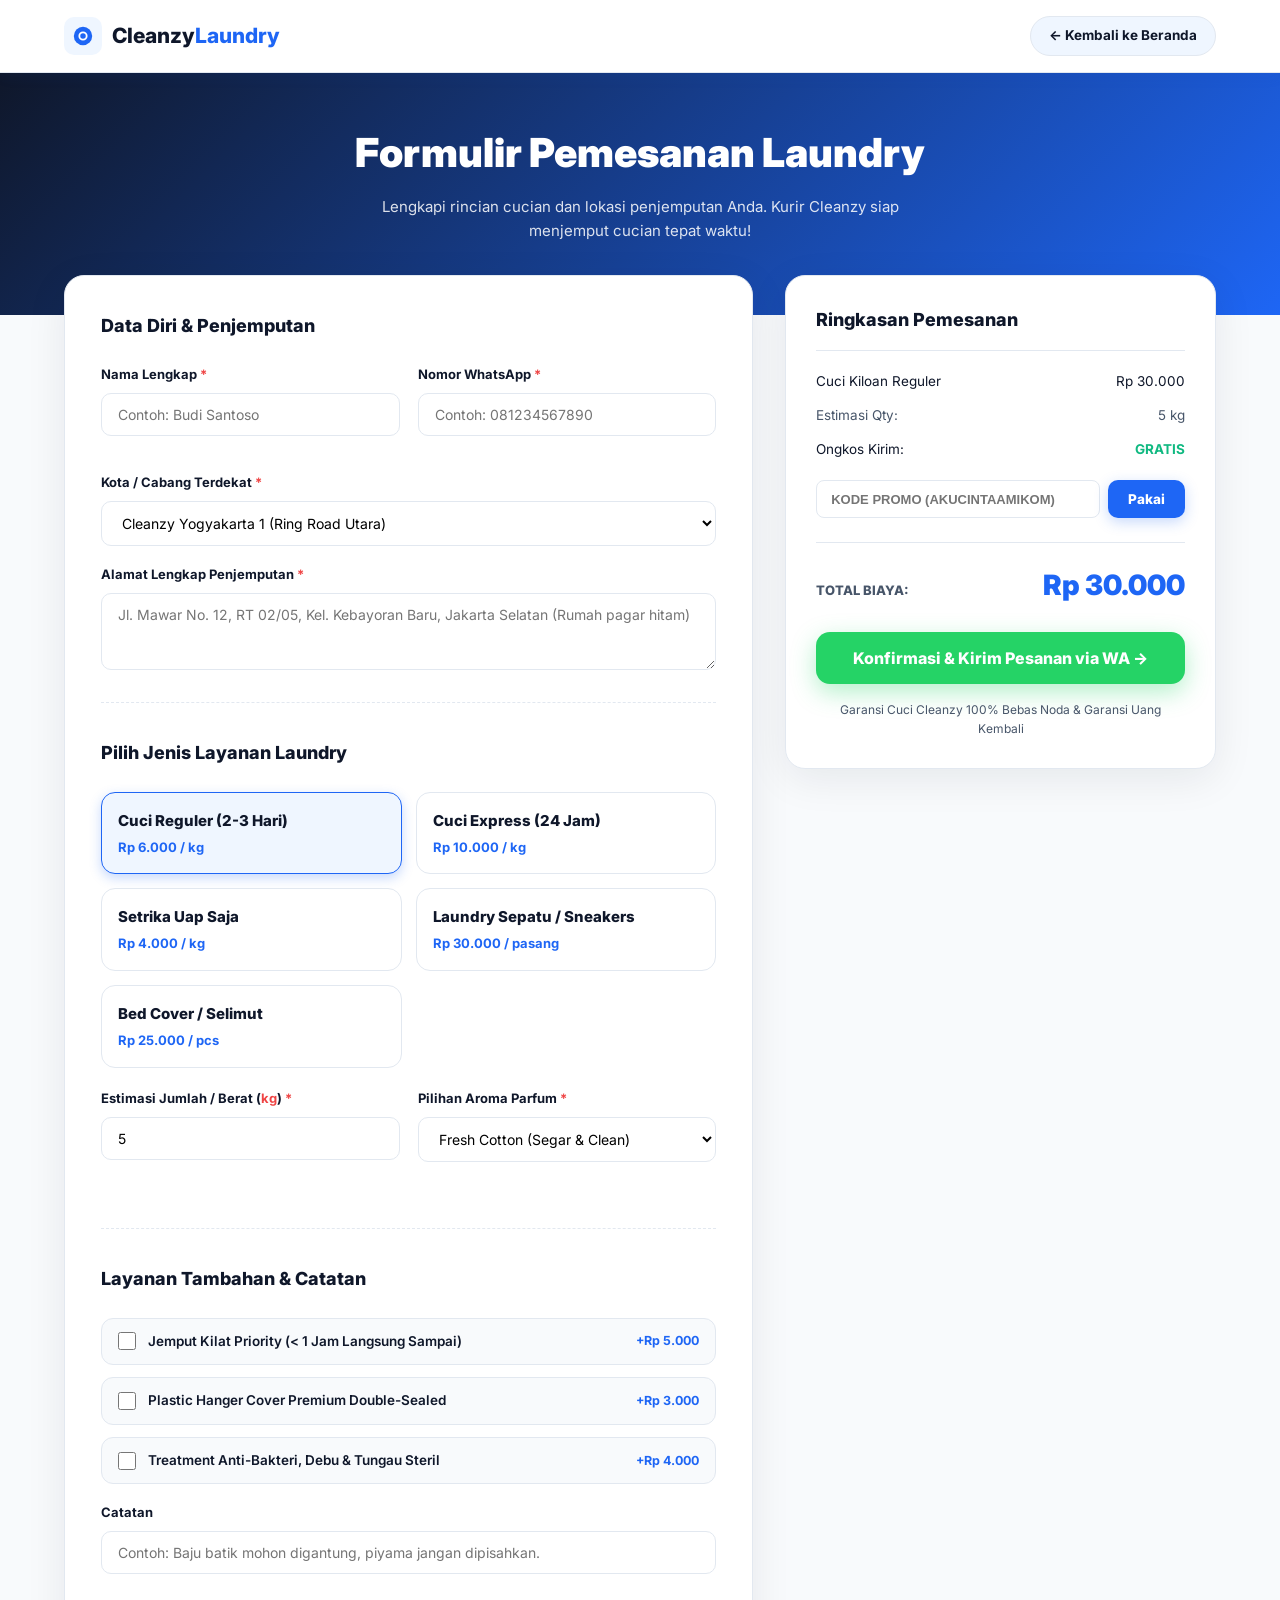
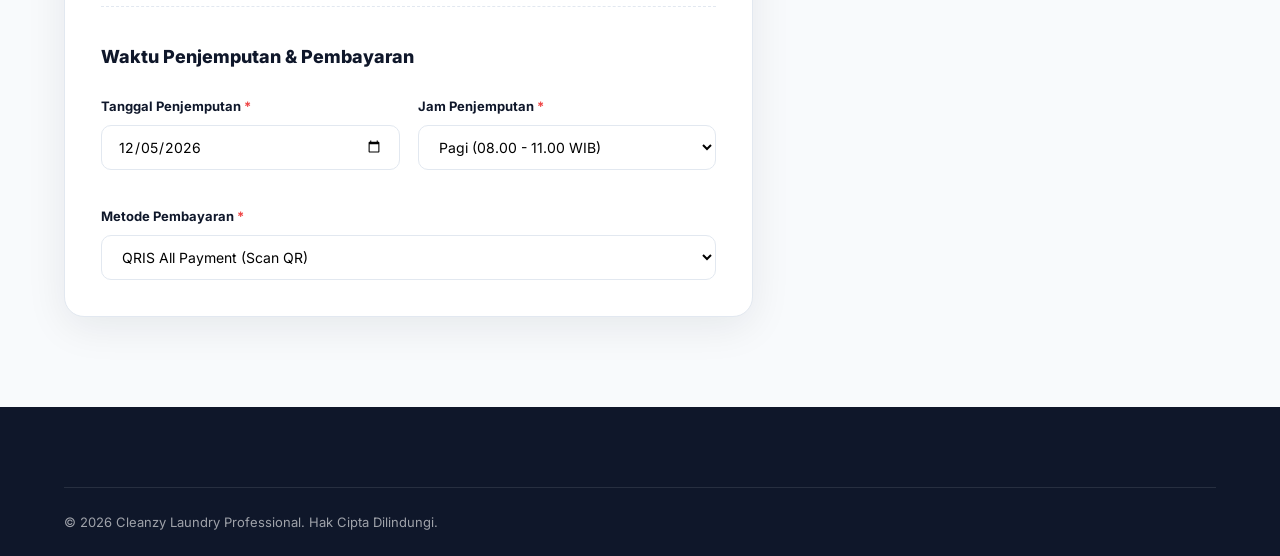
==== commit 5ef17322: "update 1" ====
--- a/order.html
+++ b/order.html
@@ -447,11 +447,11 @@
                             <div class="form-group-field">
                                 <label for="custCity">Kota / Cabang Terdekat <span>*</span></label>
                                 <select id="custCity" class="form-input-ctrl" required onchange="calculateOrderTotal()">
-                                    <option value="Jakarta Pusat">Cleanzy Jakarta Pusat</option>
-                                    <option value="Jakarta Selatan">Cleanzy Jakarta Selatan</option>
-                                    <option value="Bandung">Cleanzy Bandung Branch</option>
-                                    <option value="Surabaya">Cleanzy Surabaya Branch</option>
-                                    <option value="Medan">Cleanzy Medan Branch</option>
+                                    <option value="Cleanzy Yogyakarta 1">Cleanzy Yogyakarta 1 (Ring Road Utara)</option>
+                                    <option value="Cleanzy Yogyakarta 2">Cleanzy Yogyakarta 2 (Seturan)</option>
+                                    <option value="Cleanzy Purwokerto">Cleanzy Purwokerto</option>
+                                    <option value="Cleanzy Surakarta">Cleanzy Surakarta</option>
+                                    <option value="Cleanzy Ponorogo">Cleanzy Ponorogo</option>
                                 </select>
                             </div>
 
@@ -469,23 +469,23 @@
 
                             <div class="order-service-grid">
                                 <div class="order-svc-option selected" id="svcOptReguler" onclick="selectOrderSvc('Cuci Kiloan Reguler', 6000, 'kg', this)">
-                                    <div class="svc-opt-title">🧺 Cuci Reguler (2-3 Hari)</div>
+                                    <div class="svc-opt-title">Cuci Reguler (2-3 Hari)</div>
                                     <div class="svc-opt-price">Rp 6.000 / kg</div>
                                 </div>
                                 <div class="order-svc-option" id="svcOptKilat" onclick="selectOrderSvc('Cuci Express 24H', 10000, 'kg', this)">
-                                    <div class="svc-opt-title">⚡ Cuci Express (24 Jam)</div>
+                                    <div class="svc-opt-title">Cuci Express (24 Jam)</div>
                                     <div class="svc-opt-price">Rp 10.000 / kg</div>
                                 </div>
                                 <div class="order-svc-option" id="svcOptSetrika" onclick="selectOrderSvc('Setrika Uap Saja', 4000, 'kg', this)">
-                                    <div class="svc-opt-title">👔 Setrika Uap Saja</div>
+                                    <div class="svc-opt-title">Setrika Uap Saja</div>
                                     <div class="svc-opt-price">Rp 4.000 / kg</div>
                                 </div>
                                 <div class="order-svc-option" id="svcOptSepatu" onclick="selectOrderSvc('Laundry Sepatu', 30000, 'pasang', this)">
-                                    <div class="svc-opt-title">👟 Laundry Sepatu / Sneakers</div>
+                                    <div class="svc-opt-title">Laundry Sepatu / Sneakers</div>
                                     <div class="svc-opt-price">Rp 30.000 / pasang</div>
                                 </div>
                                 <div class="order-svc-option" id="svcOptBedcover" onclick="selectOrderSvc('Bed Cover & Selimut', 25000, 'pcs', this)">
-                                    <div class="svc-opt-title">🛏️ Bed Cover / Selimut</div>
+                                    <div class="svc-opt-title">Bed Cover / Selimut</div>
                                     <div class="svc-opt-price">Rp 25.000 / pcs</div>
                                 </div>
                             </div>
@@ -518,28 +518,28 @@
                                 <label class="addon-item-label">
                                     <div class="addon-left">
                                         <input type="checkbox" id="addonPickup" value="5000" onchange="calculateOrderTotal()">
-                                        <span>🚀 Jemput Kilat Priority (&lt; 1 Jam Langsung Sampai)</span>
+                                        <span>Jemput Kilat Priority (&lt; 1 Jam Langsung Sampai)</span>
                                     </div>
                                     <span class="addon-price">+Rp 5.000</span>
                                 </label>
                                 <label class="addon-item-label">
                                     <div class="addon-left">
                                         <input type="checkbox" id="addonHanger" value="3000" onchange="calculateOrderTotal()">
-                                        <span>👔 Plastic Hanger Cover Premium Double-Sealed</span>
+                                        <span>Plastic Hanger Cover Premium Double-Sealed</span>
                                     </div>
                                     <span class="addon-price">+Rp 3.000</span>
                                 </label>
                                 <label class="addon-item-label">
                                     <div class="addon-left">
                                         <input type="checkbox" id="addonAntiBakteri" value="4000" onchange="calculateOrderTotal()">
-                                        <span>🛡️ Treatment Anti-Bakteri, Debu & Tungau Steril</span>
+                                        <span>Treatment Anti-Bakteri, Debu & Tungau Steril</span>
                                     </div>
                                     <span class="addon-price">+Rp 4.000</span>
                                 </label>
                             </div>
 
                             <div class="form-group-field" style="margin-top: 18px;">
-                                <label for="orderNotes">Catatan Khusus untuk Kasir / Kurir</label>
+                                <label for="orderNotes">Catatan</label>
                                 <input type="text" id="orderNotes" class="form-input-ctrl" placeholder="Contoh: Baju batik mohon digantung, piyama jangan dipisahkan.">
                             </div>
                         </div>
@@ -621,7 +621,7 @@
                     </button>
 
                     <div class="guarantee-note">
-                        <span>🔒 Garansi Cuci Cleanzy 100% Bebas Noda & Garansi Uang Kembali</span>
+                        <span>Garansi Cuci Cleanzy 100% Bebas Noda & Garansi Uang Kembali</span>
                     </div>
                 </div>
 
@@ -663,11 +663,11 @@
             const code = document.getElementById('promoCodeInput').value.trim().toUpperCase();
             if (code === 'AKUCINTAAMIKOM') {
                 discountPercent = 0.20;
-                alert('🎉 Selamat! Kode Promo AKUCINTAAMIKOM berhasil dipasang. Anda mendapatkan diskon 20%!');
+                alert('Selamat! Kode Promo AKUCINTAAMIKOM berhasil dipasang. Anda mendapatkan diskon 20%!');
             } else if (code === '') {
                 discountPercent = 0;
             } else {
-                alert('⚠️ Kode promo tidak valid atau telah kadaluarsa.');
+                alert('Kode promo tidak valid atau telah kadaluarsa.');
                 discountPercent = 0;
             }
             calculateOrderTotal();
@@ -732,26 +732,26 @@
             const addonsString = addonsListText.length > 0 ? addonsListText.join(', ') : 'Tidak ada';
 
             const messageText = 
-`🧺 *PESANAN LAUNDRY CLEANZY BARU* 🧺
-
-👤 *DATA PELANGGAN:*
+`*PESANAN LAUNDRY CLEANZY BARU*
+
+*DATA PELANGGAN:*
 • Nama: ${name}
 • No. WA: ${phone}
 • Cabang/Kota: ${city}
 • Alamat Jemput: ${address}
 
-📦 *RINCIAN LAYANAN:*
+*RINCIAN LAYANAN:*
 • Layanan: ${selectedSvcName}
 • Jumlah: ${qty} ${selectedUnit}
 • Aromaterapi: ${perfume}
 • Addons: ${addonsString}
 • Catatan Khusus: ${notes}
 
-📅 *JADWAL PENJEMPUTAN:*
+*JADWAL PENJEMPUTAN:*
 • Tanggal: ${pickupDate}
 • Waktu: ${pickupTime}
 
-💳 *PEMBAYARAN & TOTAL:*
+*PEMBAYARAN & TOTAL:*
 • Metode Bayar: ${payment}
 • *ESTIMASI TOTAL: ${grandTotal}*
 
--- a/style.css
+++ b/style.css
@@ -1871,6 +1871,7 @@
 
 /* ================= Footer ================= */
 footer {
+    width: 100%;
     background: var(--primary-deep);
     color: #ffffff;
     padding-top: 80px;
